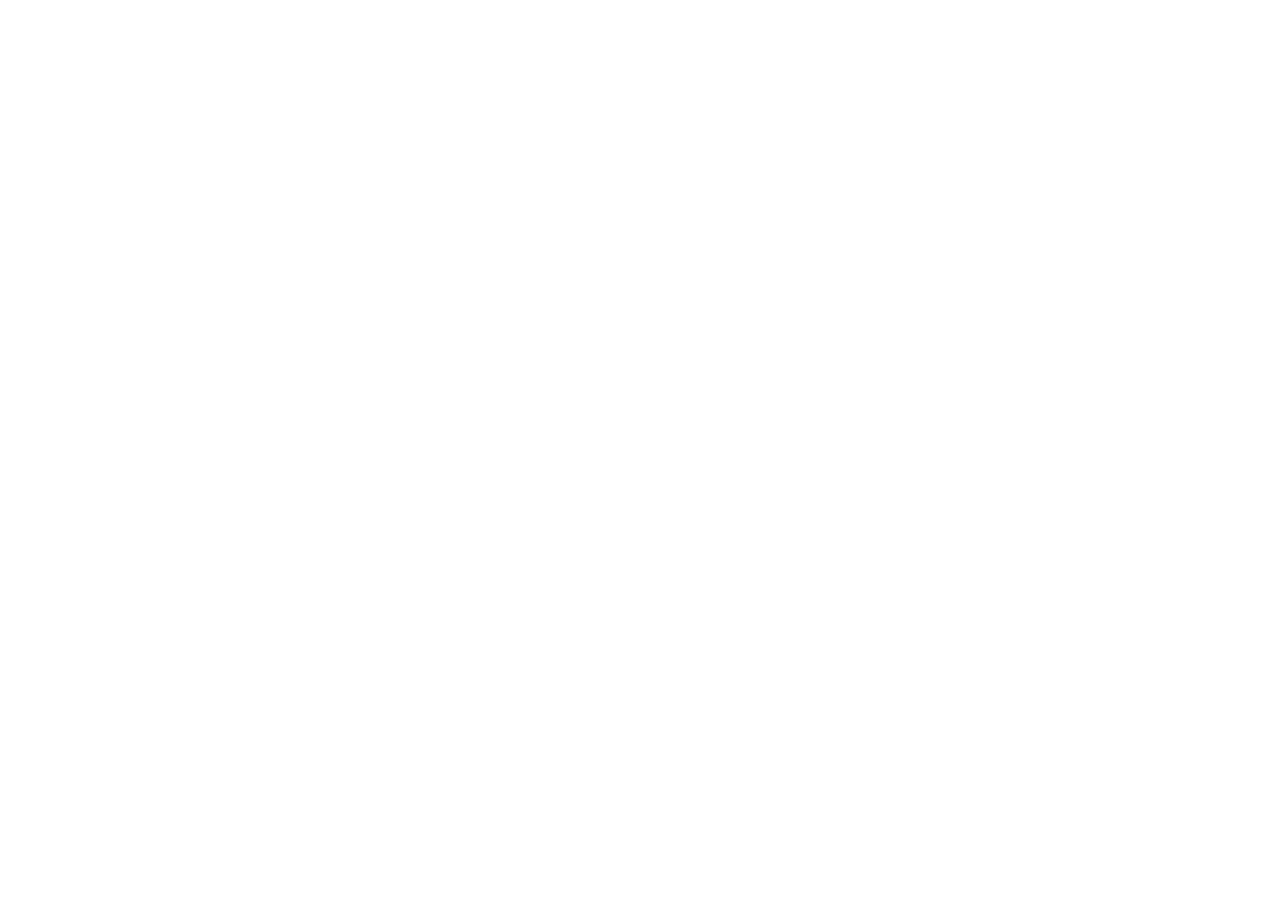
==== index.html @ ed2b8a38 "created files for Group Order app" ====
<!DOCTYPE html>
<html lang="en">
  <head>
    <meta charset="UTF-8" />
    <meta name="viewport" content="width=device-width, initial-scale=1.0" />
    <title>Group Order</title>
  </head>
  <body>
    <header></header>
    <script src="script.js"></script>
  </body>
</html>
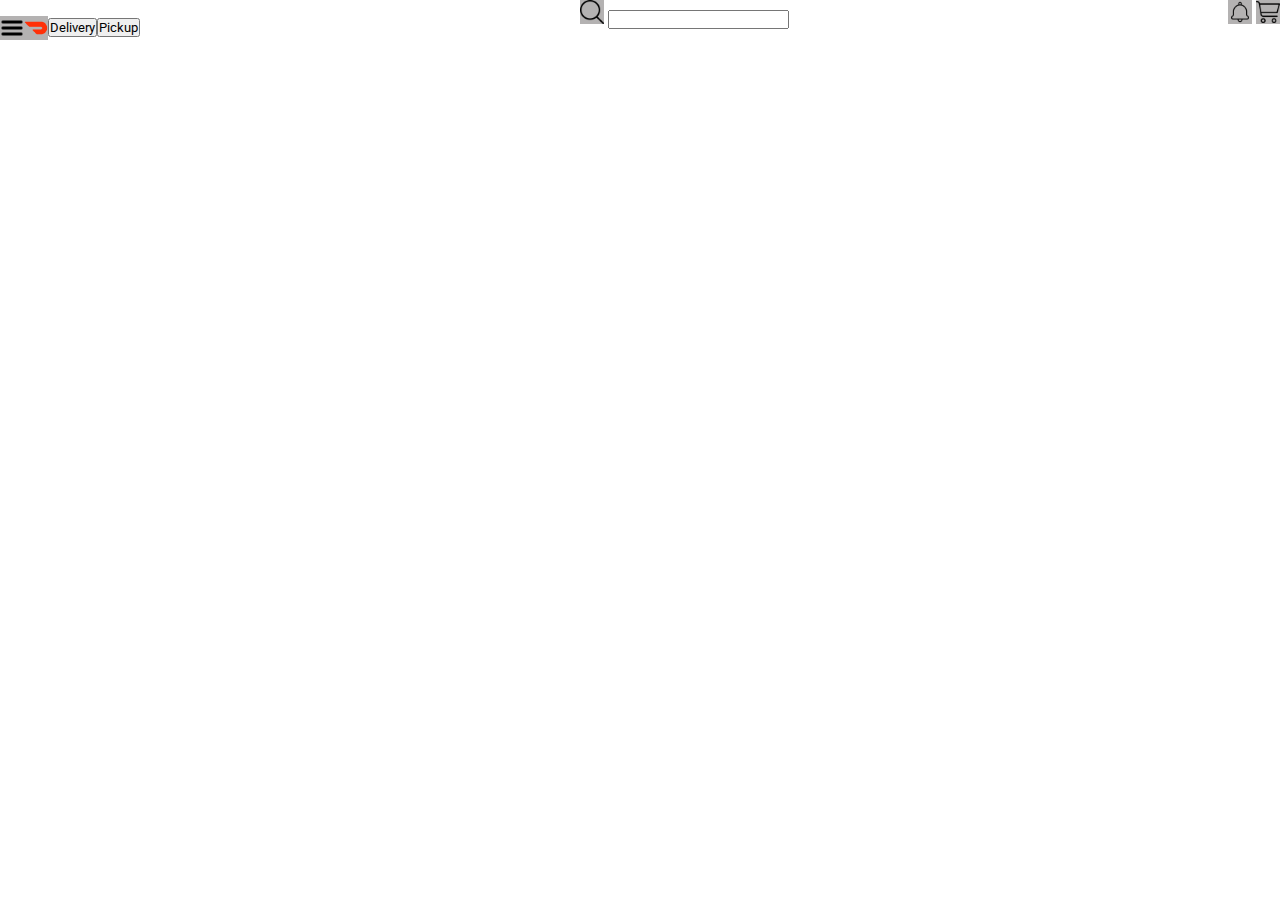
==== commit 596bcc16: "set up header" ====
--- a/index.html
+++ b/index.html
@@ -3,10 +3,27 @@
   <head>
     <meta charset="UTF-8" />
     <meta name="viewport" content="width=device-width, initial-scale=1.0" />
-    <title>Group Order</title>
+    <title>Door Dash</title>
+    <link rel="stylesheet" href="general.css" />
+    <link rel="stylesheet" href="header.css" />
   </head>
   <body>
-    <header></header>
+    <header>
+      <section class="left-section">
+        <img class="header-icons" src="images/Hamburger_icon.svg.png" alt="" />
+        <img class="header-icons" src="images/doordash-icon.webp" alt="" />
+        <button>Delivery</button>
+        <button>Pickup</button>
+      </section>
+      <section class="middle-section">
+        <img class="header-icons" src="images/search-icon.png" alt="" />
+        <input type="text" class="search-bar" />
+      </section>
+      <section class="right-section">
+        <img class="header-icons" src="images/bell-icon.png" alt="" />
+        <img class="header-icons" src="images/shopping-cart-icon.png" alt="" />
+      </section>
+    </header>
     <script src="script.js"></script>
   </body>
 </html>
--- a/general.css
+++ b/general.css
@@ -0,0 +1,8 @@
+@import url('https://fonts.googleapis.com/css2?family=Roboto:wght@400;700&display=swap');
+* {
+    margin: 0;
+    padding: 0;
+    box-sizing: border-box;
+    font-family: Roboto, Arial;
+}
+
--- a/header.css
+++ b/header.css
@@ -0,0 +1,22 @@
+header {
+    height: 55px;
+    display: flex;
+    justify-content: space-between;
+    top: 0;
+    left: 0;
+    right: 0;
+    z-index: 100;
+}
+
+.header-icons {
+    object-fit: contain;
+    width: 24px;
+    height: 24px;
+    background-color: rgb(180, 178, 178);
+    cursor: pointer;
+}
+
+.left-section {
+    display: flex;
+    align-items: center;
+}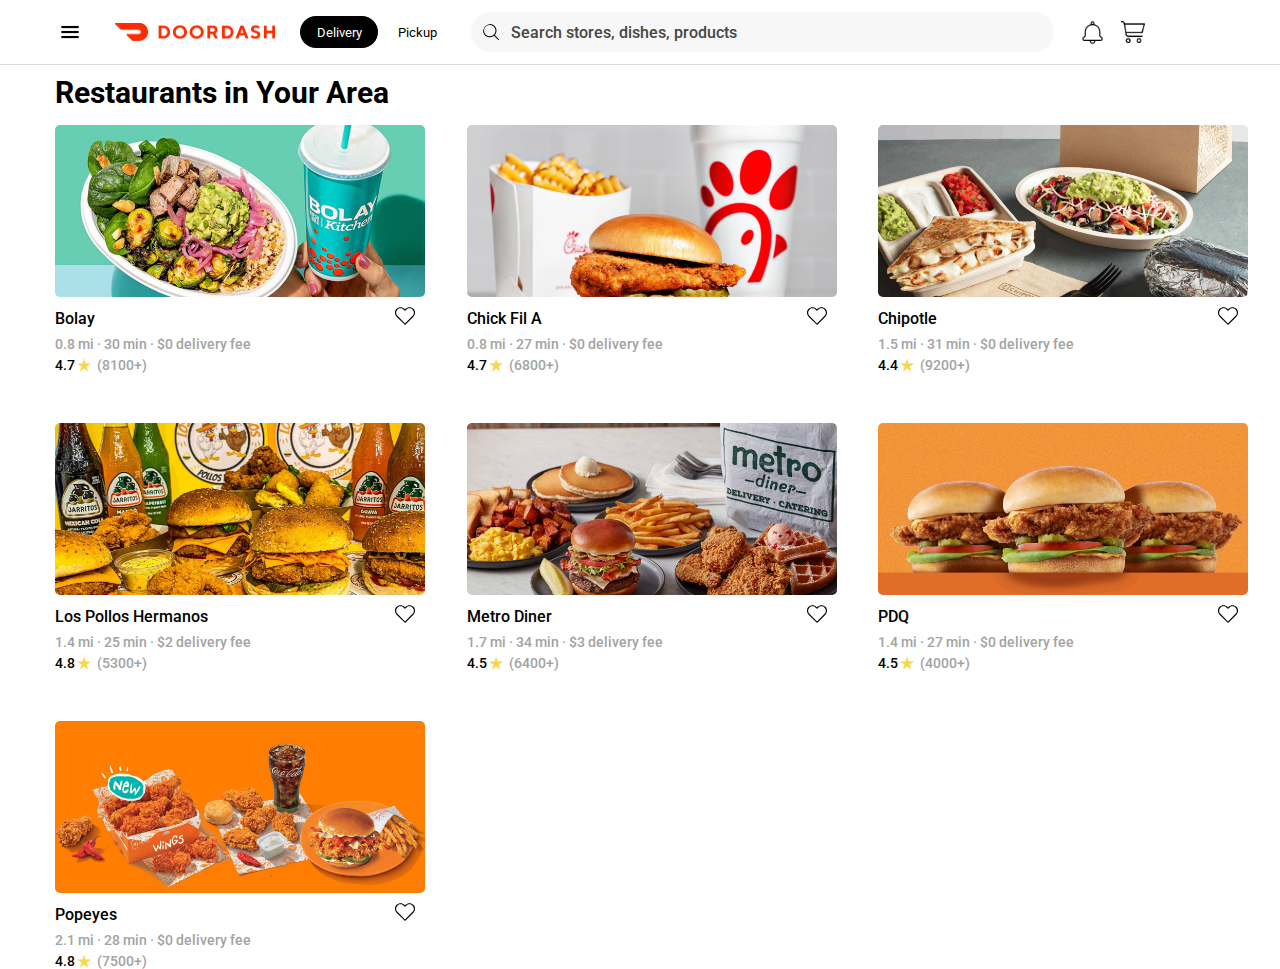
==== commit ce5ee743: "created home page and displayGrid function" ====
--- a/index.html
+++ b/index.html
@@ -4,26 +4,56 @@
     <meta charset="UTF-8" />
     <meta name="viewport" content="width=device-width, initial-scale=1.0" />
     <title>Door Dash</title>
-    <link rel="stylesheet" href="general.css" />
-    <link rel="stylesheet" href="header.css" />
+    <link rel="stylesheet" href="styles/general.css" />
+    <link rel="stylesheet" href="styles/header.css" />
+    <link rel="stylesheet" href="styles/mainpage.css" />
   </head>
   <body>
     <header>
       <section class="left-section">
-        <img class="header-icons" src="images/Hamburger_icon.svg.png" alt="" />
-        <img class="header-icons" src="images/doordash-icon.webp" alt="" />
-        <button>Delivery</button>
-        <button>Pickup</button>
+        <img
+          id="menu-icon"
+          src="images/header-images/Hamburger_icon.svg.png"
+          alt=""
+        />
+        <img
+          id="doordash-logo"
+          src="images/header-images/doordash-logo.png"
+          alt=""
+        />
+        <button class="delivery-button header-button-selected">Delivery</button>
+        <button class="pickup-button">Pickup</button>
       </section>
       <section class="middle-section">
-        <img class="header-icons" src="images/search-icon.png" alt="" />
-        <input type="text" class="search-bar" />
+        <img
+          class="search-icon"
+          src="images/header-images/search-icon.png"
+          alt=""
+        />
+        <input
+          type="text"
+          class="search-bar"
+          placeholder="Search stores, dishes, products"
+        />
       </section>
       <section class="right-section">
-        <img class="header-icons" src="images/bell-icon.png" alt="" />
-        <img class="header-icons" src="images/shopping-cart-icon.png" alt="" />
+        <img
+          class="bell-icon"
+          src="images/header-images/bell-icon.png"
+          alt=""
+        />
+        <img
+          class="shopping-cart-icon"
+          src="images/header-images/shopping-cart-icon.png"
+          alt=""
+        />
       </section>
     </header>
-    <script src="script.js"></script>
+    <main>
+      <p class="main-title">Restaurants in Your Area</p>
+      <div class="restaurant-grid"></div>
+    </main>
+    <script type="module" src="scripts/doordash.js"></script>
   </body>
 </html>
+<!DOCTYPE html>
--- a/styles/general.css
+++ b/styles/general.css
@@ -0,0 +1,8 @@
+@import url('https://fonts.googleapis.com/css2?family=Orbitron&family=Roboto:wght@400;500;700&display=swap');
+* {
+    margin: 0;
+    padding: 0;
+    box-sizing: border-box;
+    font-family: Roboto, Arial;
+}
+
--- a/styles/header.css
+++ b/styles/header.css
@@ -0,0 +1,104 @@
+header {
+    height: 65px;
+    display: flex;
+    justify-content: space-between;
+    position: fixed;
+    top: 0;
+    left: 0;
+    right: 0;
+    z-index: 100;
+    border-bottom: 1px solid rgb(218, 218, 218);
+    padding-left: 60px;
+    padding-right: 120px;
+    background-color: white;
+}
+
+
+.left-section {
+    display: flex;
+    align-items: center;    
+}
+
+#menu-icon {
+    width: 20px;
+    margin-right: 10px;
+    cursor: pointer;
+}
+
+#doordash-logo {
+    width: 160px;
+    margin: 25px;
+    cursor: pointer;
+}
+
+
+.delivery-button, .pickup-button {
+    background-color: white;
+    color: black;
+    height: 32px;
+    width: 78px;
+    padding: 5px 10px;
+    border: none;
+    border-radius: 37px;
+    cursor: pointer;
+}
+
+.header-button-selected {
+    background-color: black;
+    color: white;
+}
+
+
+.middle-section {
+    display: flex;
+    justify-content: center;
+    align-items: center;
+    flex: 1;
+    margin: 0px 15px;
+}
+
+.search-icon {
+    background-color: rgb(247, 247, 247);
+    width: 40px;
+    padding: 12px;
+    border-top-left-radius: 20px;
+    border-bottom-left-radius: 20px;
+    cursor: pointer;
+}
+
+.search-bar {
+    background-color: rgb(247, 247, 247);
+    height: 40px;
+    width: 100%;
+    border: none;
+    outline: none;
+    border-top-right-radius: 20px;
+    border-bottom-right-radius: 20px;
+    font-size: 16px;
+    font-weight: 500;
+}
+
+.search-bar::placeholder {
+    color: rgb(70, 70, 70);
+}
+
+
+
+.right-section {
+    display: flex;
+    align-items: center;
+    margin-left: 10px;
+}
+
+.bell-icon, .shopping-cart-icon {
+    margin-right: 15px;
+    cursor: pointer;
+}
+
+.bell-icon {
+    width: 27px;
+}
+
+.shopping-cart-icon {
+    width: 24px;
+}--- a/styles/mainpage.css
+++ b/styles/mainpage.css
@@ -0,0 +1,73 @@
+main{
+    margin-top: 75px;
+    margin-left: 55px;
+}
+
+.main-title{
+    font-size: 30px;
+    font-weight: bold;
+}
+
+.restaurant-grid {
+    display: grid;
+    grid-template-columns: 1fr 1fr 1fr;
+    margin-top: 15px;
+    column-gap: 10px;
+    row-gap: 50px;
+}
+
+.restaurant {
+    width: 370px;
+    cursor: pointer;
+}
+
+.restaurant-image {
+    object-fit: cover;
+    width: 100%;
+    height: 172px;
+    border-radius: 5px;
+}
+
+.contents {
+    display: flex;
+    width: 100%;
+    position: relative;
+}
+
+.restaurant-name {
+    font-weight: 500;
+    padding: 8px 0px;
+}
+
+.delivery-info {
+    font-size: 14px;
+    font-weight: 500;
+    color: rgb(163, 163, 163);
+    padding-bottom: 5px;
+}
+
+.rating-info {
+    display: flex;
+    align-items: center;
+}
+
+.rating, .ratings-count {
+    font-size: 14px;
+    font-weight: 500;
+}
+
+.star-icon {
+    width: 14px;
+    margin: 0 6px 0 2px
+}
+
+.ratings-count {
+    color: rgb(163, 163, 163);
+}
+
+.heart-icon {
+    position: absolute;
+    width: 20px;
+    top: 5px;
+    right: 10px;
+}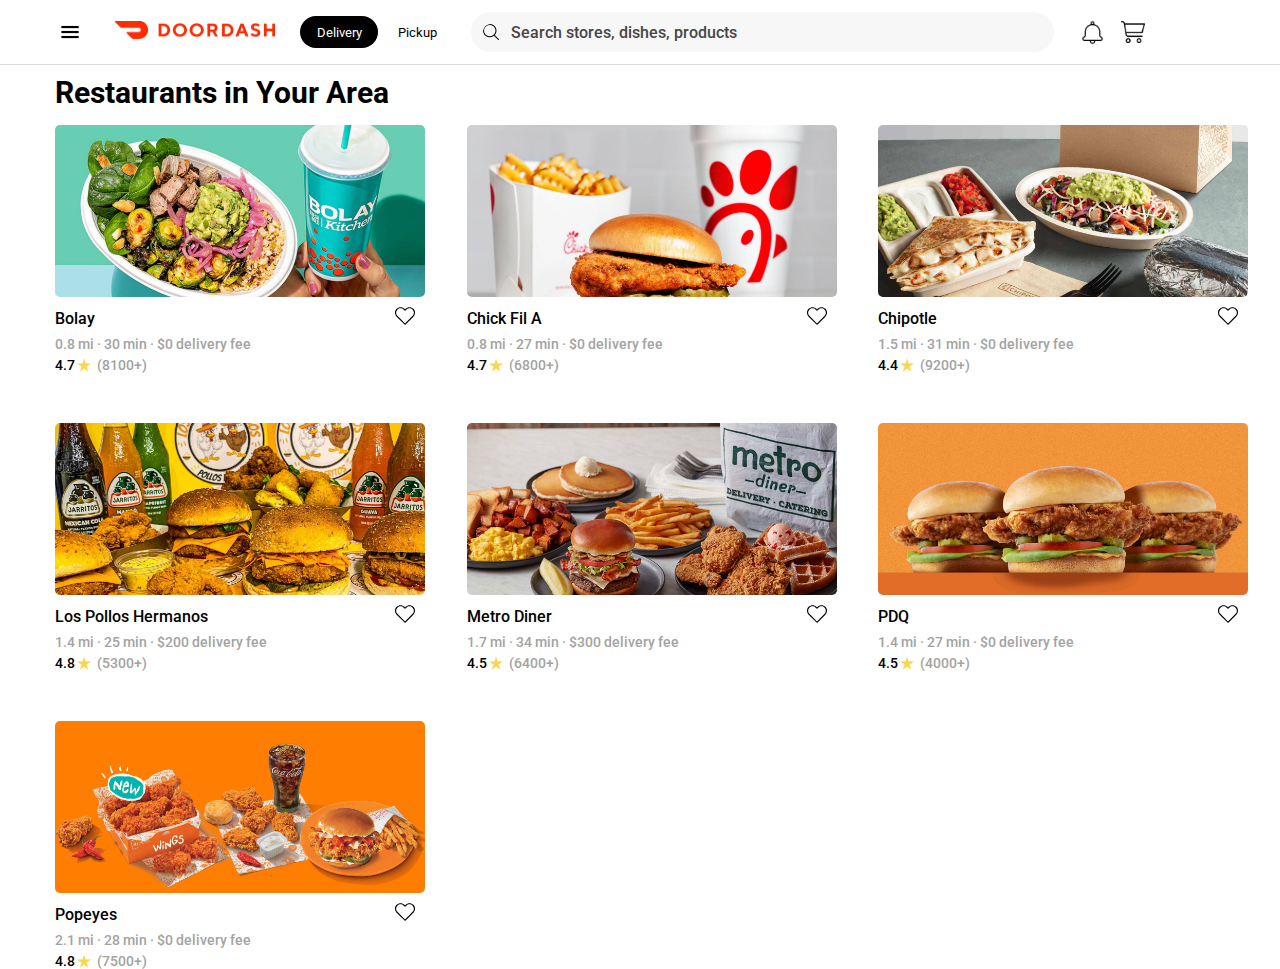
==== commit 953ca1d9: "completed order pages for all restaurants and updated restaurants.js" ====
--- a/index.html
+++ b/index.html
@@ -16,11 +16,13 @@
           src="images/header-images/Hamburger_icon.svg.png"
           alt=""
         />
-        <img
-          id="doordash-logo"
-          src="images/header-images/doordash-logo.png"
-          alt=""
-        />
+        <a href="index.html">
+          <img
+            id="doordash-logo"
+            src="images/header-images/doordash-logo.png"
+            alt=""
+          />
+        </a>
         <button class="delivery-button header-button-selected">Delivery</button>
         <button class="pickup-button">Pickup</button>
       </section>
--- a/styles/general.css
+++ b/styles/general.css
@@ -4,5 +4,9 @@
     padding: 0;
     box-sizing: border-box;
     font-family: Roboto, Arial;
+    color: black;
 }
 
+a {
+    text-decoration: none;
+}